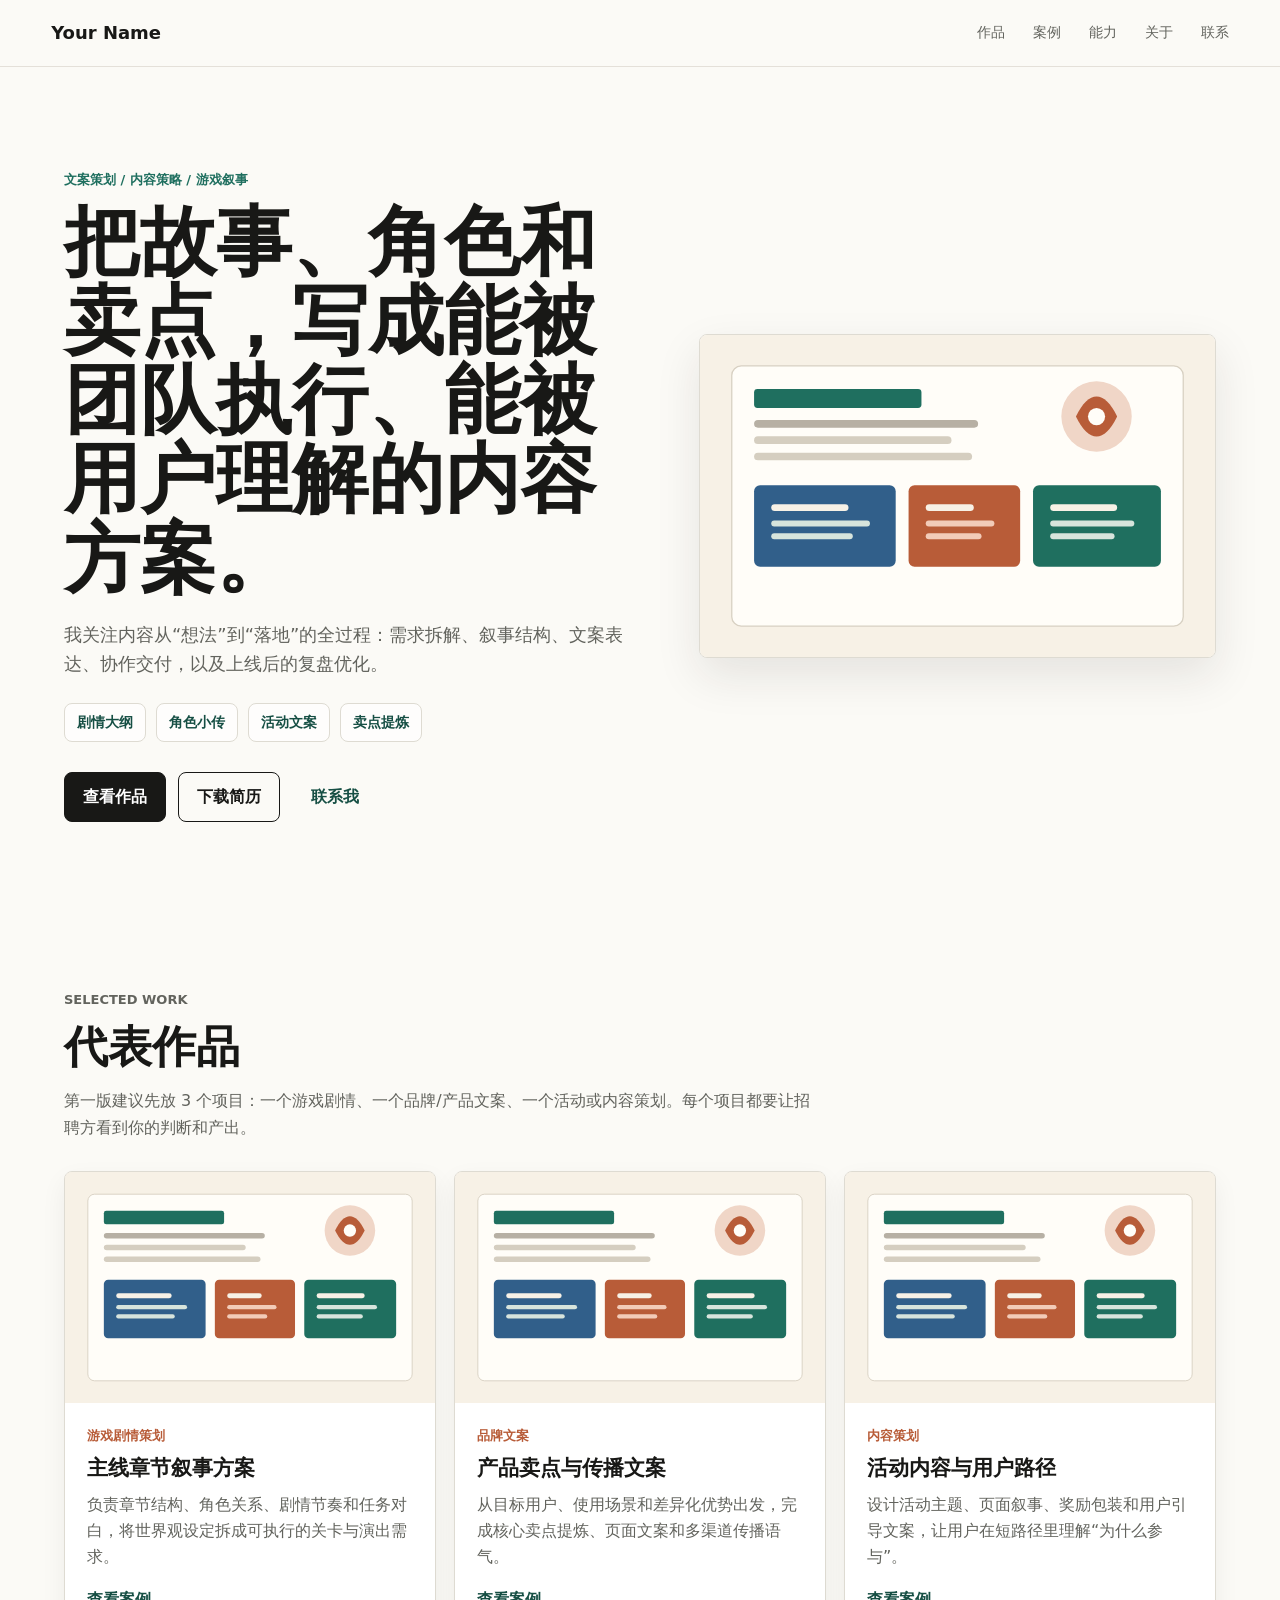
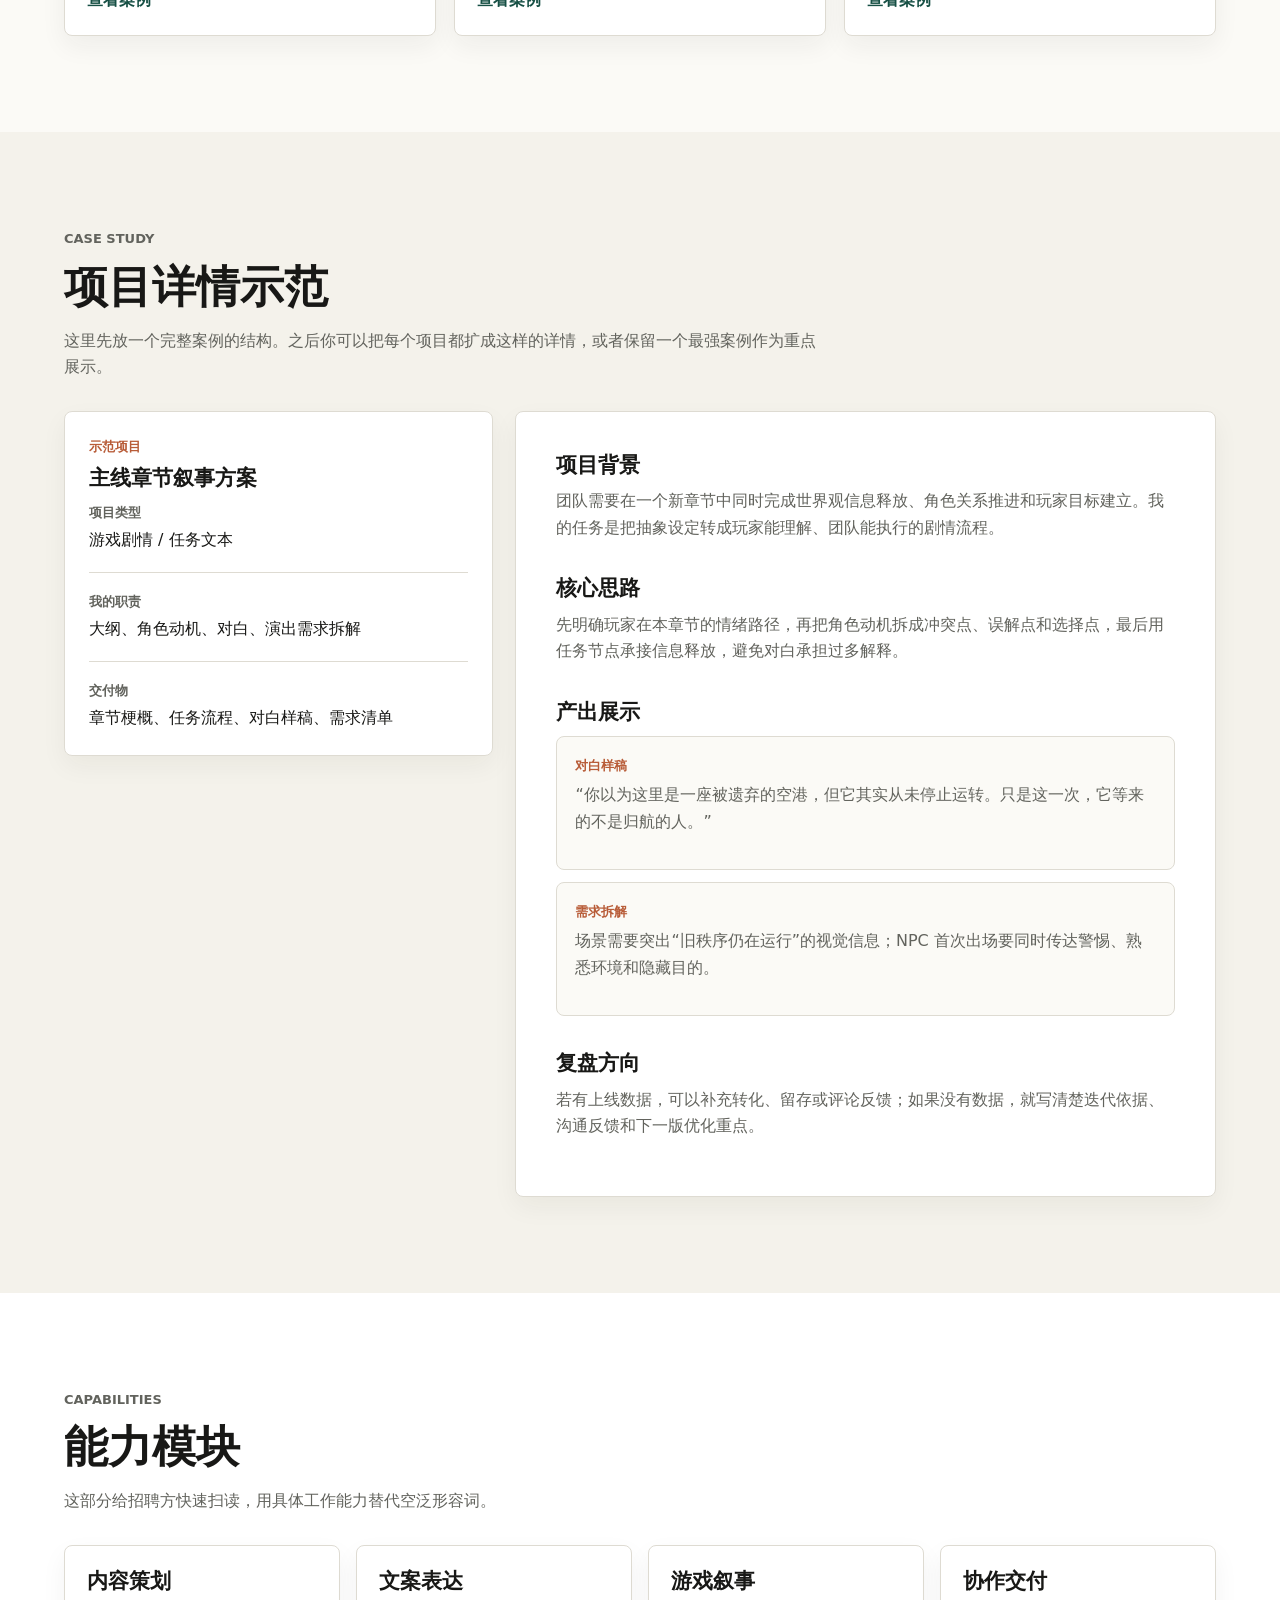
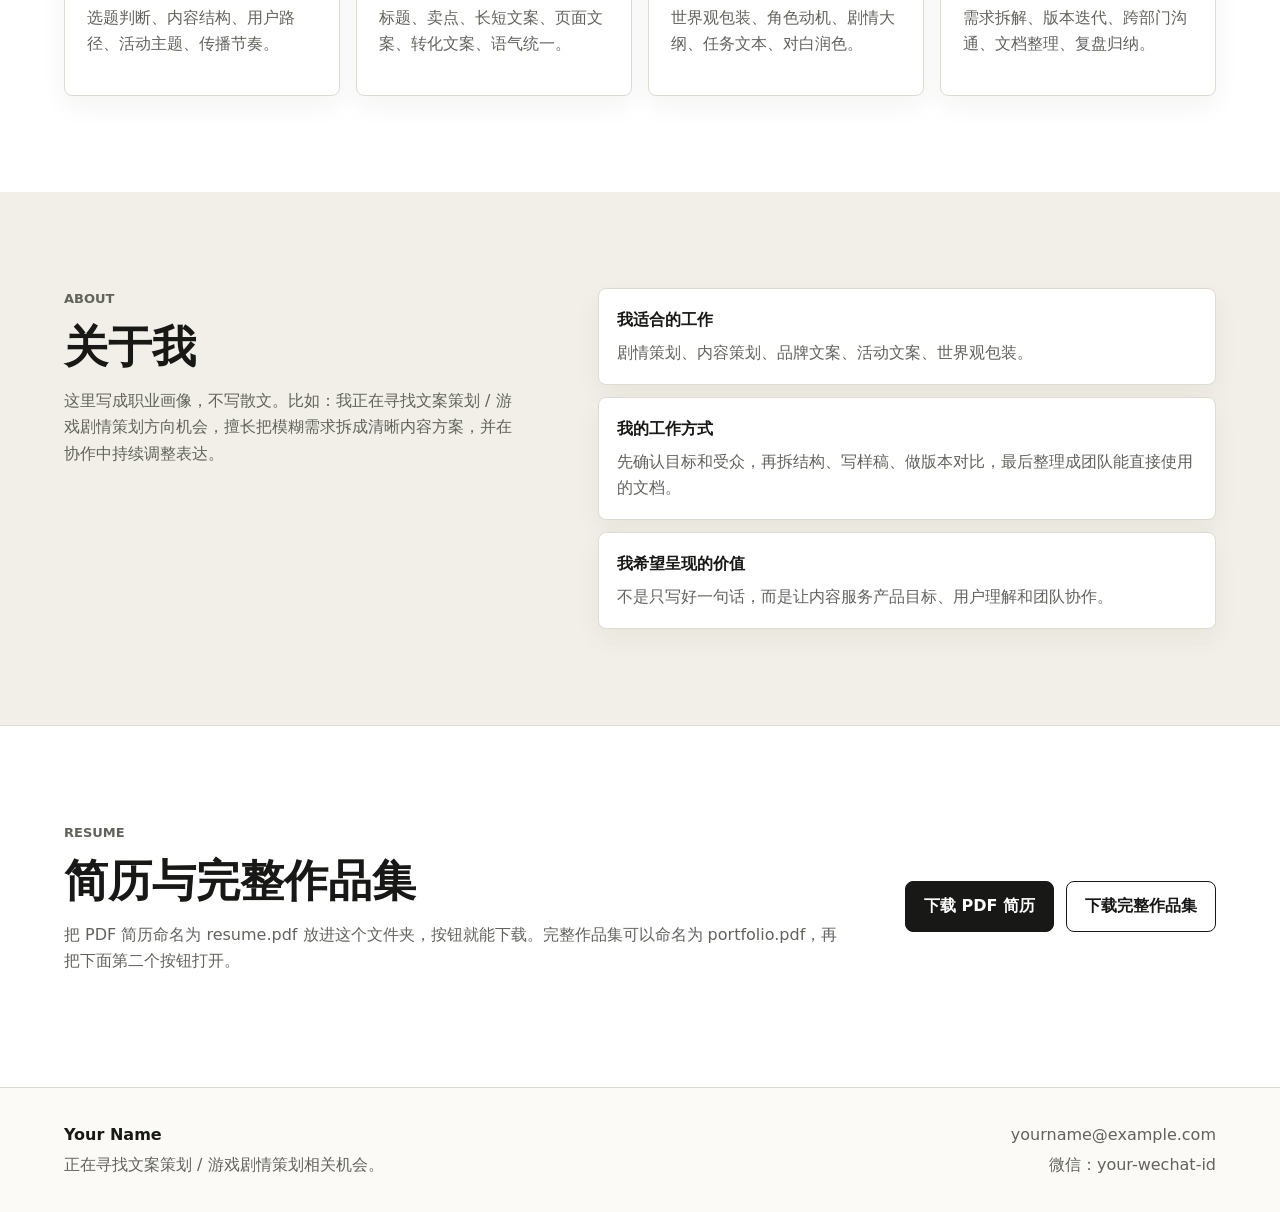
==== index.html @ 9512d9fc "Add files via upload" ====
<!doctype html>
<html lang="zh-CN">
  <head>
    <meta charset="utf-8" />
    <meta name="viewport" content="width=device-width, initial-scale=1" />
    <title>文案策划作品集 | Your Name</title>
    <meta
      name="description"
      content="文案策划个人简历与作品集，展示项目案例、策划能力、文案样稿与联系方式。"
    />
    <link rel="stylesheet" href="./styles.css" />
  </head>
  <body>
    <header class="site-header">
      <a class="brand" href="#top" aria-label="返回首页">Your Name</a>
      <nav class="nav" aria-label="页面导航">
        <a href="#work">作品</a>
        <a href="#case">案例</a>
        <a href="#skills">能力</a>
        <a href="#about">关于</a>
        <a href="#contact">联系</a>
      </nav>
    </header>

    <main id="top">
      <section class="hero">
        <div class="hero-copy">
          <p class="eyebrow">文案策划 / 内容策略 / 游戏叙事</p>
          <h1>把故事、角色和卖点，写成能被团队执行、能被用户理解的内容方案。</h1>
          <p class="intro">
            我关注内容从“想法”到“落地”的全过程：需求拆解、叙事结构、文案表达、协作交付，以及上线后的复盘优化。
          </p>
          <div class="keyword-row" aria-label="能力关键词">
            <span>剧情大纲</span>
            <span>角色小传</span>
            <span>活动文案</span>
            <span>卖点提炼</span>
          </div>
          <div class="hero-actions">
            <a class="button primary" href="#work">查看作品</a>
            <a class="button secondary" href="./resume.pdf">下载简历</a>
            <a class="button text" href="#contact">联系我</a>
          </div>
        </div>
        <figure class="hero-visual" aria-label="作品集封面视觉">
          <img src="./assets/portfolio-cover.svg" alt="文案策划作品集封面" />
        </figure>
      </section>

      <section class="section" id="work">
        <div class="section-heading">
          <p class="eyebrow">Selected Work</p>
          <h2>代表作品</h2>
          <p>第一版建议先放 3 个项目：一个游戏剧情、一个品牌/产品文案、一个活动或内容策划。每个项目都要让招聘方看到你的判断和产出。</p>
        </div>

        <div class="work-grid">
          <article class="work-card">
            <img src="./assets/portfolio-cover.svg" alt="游戏剧情策划项目封面" />
            <div class="work-card-body">
              <p class="tag">游戏剧情策划</p>
              <h3>主线章节叙事方案</h3>
              <p>
                负责章节结构、角色关系、剧情节奏和任务对白，将世界观设定拆成可执行的关卡与演出需求。
              </p>
              <a href="#case" aria-label="查看主线章节叙事方案详情">查看案例</a>
            </div>
          </article>

          <article class="work-card">
            <img src="./assets/portfolio-cover.svg" alt="品牌文案项目封面" />
            <div class="work-card-body">
              <p class="tag">品牌文案</p>
              <h3>产品卖点与传播文案</h3>
              <p>
                从目标用户、使用场景和差异化优势出发，完成核心卖点提炼、页面文案和多渠道传播语气。
              </p>
              <a href="#case" aria-label="查看产品卖点与传播文案详情">查看案例</a>
            </div>
          </article>

          <article class="work-card">
            <img src="./assets/portfolio-cover.svg" alt="内容策划项目封面" />
            <div class="work-card-body">
              <p class="tag">内容策划</p>
              <h3>活动内容与用户路径</h3>
              <p>
                设计活动主题、页面叙事、奖励包装和用户引导文案，让用户在短路径里理解“为什么参与”。
              </p>
              <a href="#case" aria-label="查看活动内容与用户路径详情">查看案例</a>
            </div>
          </article>
        </div>
      </section>

      <section class="section case-study" id="case">
        <div class="section-heading">
          <p class="eyebrow">Case Study</p>
          <h2>项目详情示范</h2>
          <p>这里先放一个完整案例的结构。之后你可以把每个项目都扩成这样的详情，或者保留一个最强案例作为重点展示。</p>
        </div>

        <div class="case-layout">
          <aside class="case-summary" aria-label="项目摘要">
            <p class="tag">示范项目</p>
            <h3>主线章节叙事方案</h3>
            <dl>
              <div>
                <dt>项目类型</dt>
                <dd>游戏剧情 / 任务文本</dd>
              </div>
              <div>
                <dt>我的职责</dt>
                <dd>大纲、角色动机、对白、演出需求拆解</dd>
              </div>
              <div>
                <dt>交付物</dt>
                <dd>章节梗概、任务流程、对白样稿、需求清单</dd>
              </div>
            </dl>
          </aside>

          <div class="case-content">
            <section>
              <h3>项目背景</h3>
              <p>
                团队需要在一个新章节中同时完成世界观信息释放、角色关系推进和玩家目标建立。我的任务是把抽象设定转成玩家能理解、团队能执行的剧情流程。
              </p>
            </section>
            <section>
              <h3>核心思路</h3>
              <p>
                先明确玩家在本章节的情绪路径，再把角色动机拆成冲突点、误解点和选择点，最后用任务节点承接信息释放，避免对白承担过多解释。
              </p>
            </section>
            <section>
              <h3>产出展示</h3>
              <div class="sample-box">
                <p class="sample-label">对白样稿</p>
                <p>
                  “你以为这里是一座被遗弃的空港，但它其实从未停止运转。只是这一次，它等来的不是归航的人。”
                </p>
              </div>
              <div class="sample-box">
                <p class="sample-label">需求拆解</p>
                <p>
                  场景需要突出“旧秩序仍在运行”的视觉信息；NPC 首次出场要同时传达警惕、熟悉环境和隐藏目的。
                </p>
              </div>
            </section>
            <section>
              <h3>复盘方向</h3>
              <p>
                若有上线数据，可以补充转化、留存或评论反馈；如果没有数据，就写清楚迭代依据、沟通反馈和下一版优化重点。
              </p>
            </section>
          </div>
        </div>
      </section>

      <section class="section skills-section" id="skills">
        <div class="section-heading">
          <p class="eyebrow">Capabilities</p>
          <h2>能力模块</h2>
          <p>这部分给招聘方快速扫读，用具体工作能力替代空泛形容词。</p>
        </div>

        <div class="capability-grid">
          <article>
            <h3>内容策划</h3>
            <p>选题判断、内容结构、用户路径、活动主题、传播节奏。</p>
          </article>
          <article>
            <h3>文案表达</h3>
            <p>标题、卖点、长短文案、页面文案、转化文案、语气统一。</p>
          </article>
          <article>
            <h3>游戏叙事</h3>
            <p>世界观包装、角色动机、剧情大纲、任务文本、对白润色。</p>
          </article>
          <article>
            <h3>协作交付</h3>
            <p>需求拆解、版本迭代、跨部门沟通、文档整理、复盘归纳。</p>
          </article>
        </div>
      </section>

      <section class="section split" id="about">
        <div>
          <p class="eyebrow">About</p>
          <h2>关于我</h2>
          <p>
            这里写成职业画像，不写散文。比如：我正在寻找文案策划 / 游戏剧情策划方向机会，擅长把模糊需求拆成清晰内容方案，并在协作中持续调整表达。
          </p>
        </div>
        <div class="about-list">
          <div>
            <strong>我适合的工作</strong>
            <p>剧情策划、内容策划、品牌文案、活动文案、世界观包装。</p>
          </div>
          <div>
            <strong>我的工作方式</strong>
            <p>先确认目标和受众，再拆结构、写样稿、做版本对比，最后整理成团队能直接使用的文档。</p>
          </div>
          <div>
            <strong>我希望呈现的价值</strong>
            <p>不是只写好一句话，而是让内容服务产品目标、用户理解和团队协作。</p>
          </div>
        </div>
      </section>

      <section class="section resume-strip" id="resume">
        <div>
          <p class="eyebrow">Resume</p>
          <h2>简历与完整作品集</h2>
          <p>
            把 PDF 简历命名为 resume.pdf 放进这个文件夹，按钮就能下载。完整作品集可以命名为 portfolio.pdf，再把下面第二个按钮打开。
          </p>
        </div>
        <div class="download-actions">
          <a class="button primary" href="./resume.pdf">下载 PDF 简历</a>
          <a class="button secondary" href="./portfolio.pdf">下载完整作品集</a>
        </div>
      </section>
    </main>

    <footer class="footer" id="contact">
      <div>
        <strong>Your Name</strong>
        <p>正在寻找文案策划 / 游戏剧情策划相关机会。</p>
      </div>
      <address>
        <a href="mailto:yourname@example.com">yourname@example.com</a>
        <span>微信：your-wechat-id</span>
      </address>
    </footer>
  </body>
</html>
---- styles.css ----
:root {
  color-scheme: light;
  --ink: #181816;
  --muted: #62635d;
  --paper: #fbfaf6;
  --surface: #ffffff;
  --line: #dedbd2;
  --accent: #1f6f5f;
  --accent-strong: #164f44;
  --warm: #b85c38;
  --blue: #315f8a;
  --shadow: 0 18px 45px rgba(35, 33, 27, 0.1);
}

* {
  box-sizing: border-box;
}

html {
  scroll-behavior: smooth;
}

body {
  margin: 0;
  background: var(--paper);
  color: var(--ink);
  font-family: ui-sans-serif, system-ui, -apple-system, BlinkMacSystemFont, "Segoe UI", sans-serif;
  line-height: 1.65;
}

a {
  color: inherit;
  text-decoration: none;
}

img {
  display: block;
  max-width: 100%;
}

.site-header {
  position: sticky;
  top: 0;
  z-index: 10;
  display: flex;
  align-items: center;
  justify-content: space-between;
  gap: 24px;
  padding: 18px clamp(20px, 4vw, 56px);
  border-bottom: 1px solid rgba(222, 219, 210, 0.82);
  background: rgba(251, 250, 246, 0.92);
  backdrop-filter: blur(14px);
}

.brand {
  font-weight: 750;
  font-size: 18px;
}

.nav {
  display: flex;
  align-items: center;
  gap: clamp(14px, 3vw, 28px);
  color: var(--muted);
  font-size: 14px;
}

.nav a:hover {
  color: var(--ink);
}

.hero {
  display: grid;
  grid-template-columns: minmax(0, 1.05fr) minmax(320px, 0.95fr);
  align-items: center;
  gap: clamp(30px, 5vw, 72px);
  min-height: calc(100vh - 74px);
  padding: clamp(44px, 7vw, 86px) clamp(20px, 5vw, 72px) 54px;
}

.hero-copy {
  max-width: 760px;
}

.eyebrow {
  margin: 0 0 12px;
  color: var(--accent);
  font-weight: 750;
  font-size: 13px;
  text-transform: uppercase;
}

h1,
h2,
h3,
p {
  margin-top: 0;
}

h1 {
  max-width: 760px;
  margin-bottom: 22px;
  font-size: clamp(40px, 6vw, 76px);
  line-height: 1.04;
  letter-spacing: 0;
}

h2 {
  margin-bottom: 16px;
  font-size: clamp(28px, 4vw, 44px);
  line-height: 1.14;
  letter-spacing: 0;
}

h3 {
  margin-bottom: 10px;
  font-size: 21px;
  line-height: 1.28;
  letter-spacing: 0;
}

.intro {
  max-width: 660px;
  color: var(--muted);
  font-size: 18px;
}

.keyword-row {
  display: flex;
  flex-wrap: wrap;
  gap: 10px;
  margin-top: 24px;
}

.keyword-row span {
  display: inline-flex;
  align-items: center;
  min-height: 34px;
  padding: 7px 12px;
  border: 1px solid var(--line);
  border-radius: 8px;
  background: rgba(255, 255, 255, 0.7);
  color: var(--accent-strong);
  font-size: 14px;
  font-weight: 720;
}

.hero-actions {
  display: flex;
  flex-wrap: wrap;
  gap: 12px;
  margin-top: 30px;
}

.button {
  display: inline-flex;
  align-items: center;
  justify-content: center;
  min-height: 46px;
  padding: 11px 18px;
  border: 1px solid var(--ink);
  border-radius: 8px;
  font-weight: 720;
}

.button.primary {
  background: var(--ink);
  color: #fff;
}

.button.secondary {
  background: transparent;
}

.button.text {
  border-color: transparent;
  color: var(--accent-strong);
}

.button:hover {
  transform: translateY(-1px);
}

.hero-visual {
  margin: 0;
  border: 1px solid var(--line);
  border-radius: 8px;
  overflow: hidden;
  background: var(--surface);
  box-shadow: var(--shadow);
}

.section {
  padding: clamp(58px, 8vw, 96px) clamp(20px, 5vw, 72px);
}

.section-heading {
  max-width: 760px;
  margin-bottom: 30px;
}

.section-heading p,
.split p,
.resume-strip p {
  color: var(--muted);
}

.work-grid {
  display: grid;
  grid-template-columns: repeat(3, minmax(0, 1fr));
  gap: 18px;
}

.work-card {
  overflow: hidden;
  border: 1px solid var(--line);
  border-radius: 8px;
  background: var(--surface);
  box-shadow: 0 10px 26px rgba(35, 33, 27, 0.06);
}

.work-card img {
  width: 100%;
  aspect-ratio: 16 / 10;
  object-fit: cover;
  background: #efe9dd;
}

.work-card-body {
  padding: 22px;
}

.work-card-body p {
  color: var(--muted);
}

.work-card-body a {
  color: var(--accent-strong);
  font-weight: 760;
}

.tag {
  margin-bottom: 8px;
  color: var(--warm) !important;
  font-weight: 760;
  font-size: 13px;
}

.case-study {
  background: #f4f2eb;
}

.case-layout {
  display: grid;
  grid-template-columns: minmax(260px, 0.38fr) minmax(0, 0.62fr);
  gap: 22px;
  align-items: start;
}

.case-summary,
.case-content,
.capability-grid article,
.about-list > div {
  border: 1px solid var(--line);
  border-radius: 8px;
  background: var(--surface);
  box-shadow: 0 10px 26px rgba(35, 33, 27, 0.05);
}

.case-summary {
  position: sticky;
  top: 92px;
  padding: 24px;
}

.case-summary dl,
.case-summary dd {
  margin: 0;
}

.case-summary div + div {
  margin-top: 18px;
  padding-top: 18px;
  border-top: 1px solid var(--line);
}

.case-summary dt {
  color: var(--muted);
  font-size: 13px;
  font-weight: 760;
}

.case-summary dd {
  margin-top: 4px;
  color: var(--ink);
}

.case-content {
  padding: clamp(24px, 4vw, 40px);
}

.case-content section + section {
  margin-top: 34px;
}

.case-content p {
  color: var(--muted);
}

.sample-box {
  padding: 18px;
  border: 1px solid var(--line);
  border-radius: 8px;
  background: #fbfaf6;
}

.sample-box + .sample-box {
  margin-top: 12px;
}

.sample-label {
  margin-bottom: 6px;
  color: var(--warm) !important;
  font-size: 13px;
  font-weight: 760;
}

.skills-section {
  background: var(--surface);
}

.capability-grid {
  display: grid;
  grid-template-columns: repeat(4, minmax(0, 1fr));
  gap: 16px;
}

.capability-grid article {
  padding: 22px;
}

.capability-grid p {
  color: var(--muted);
}

.split {
  display: grid;
  grid-template-columns: minmax(0, 0.85fr) minmax(320px, 1.15fr);
  gap: clamp(30px, 6vw, 80px);
  align-items: start;
  background: #f1efe7;
}

.skills {
  display: flex;
  flex-wrap: wrap;
  gap: 12px;
}

.skills span {
  display: inline-flex;
  align-items: center;
  min-height: 42px;
  padding: 9px 14px;
  border: 1px solid var(--line);
  border-radius: 8px;
  background: var(--surface);
  color: var(--blue);
  font-weight: 720;
}

.about-list {
  display: grid;
  gap: 12px;
}

.about-list > div {
  padding: 18px;
}

.about-list p {
  margin: 6px 0 0;
}

.resume-strip {
  display: flex;
  align-items: center;
  justify-content: space-between;
  gap: 24px;
  border-top: 1px solid var(--line);
  border-bottom: 1px solid var(--line);
  background: var(--surface);
}

.resume-strip div {
  max-width: 780px;
}

.download-actions {
  display: flex;
  flex-wrap: wrap;
  justify-content: flex-end;
  gap: 12px;
}

.footer {
  display: flex;
  justify-content: space-between;
  gap: 24px;
  padding: 34px clamp(20px, 5vw, 72px);
  color: var(--muted);
}

.footer strong {
  color: var(--ink);
}

.footer p {
  margin: 4px 0 0;
}

address {
  display: flex;
  flex-direction: column;
  gap: 4px;
  font-style: normal;
  text-align: right;
}

@media (max-width: 880px) {
  .site-header,
  .footer,
  .resume-strip {
    align-items: flex-start;
    flex-direction: column;
  }

  .hero,
  .split,
  .work-grid,
  .case-layout,
  .capability-grid {
    grid-template-columns: 1fr;
  }

  .hero {
    min-height: auto;
  }

  .case-summary {
    position: static;
  }

  .download-actions {
    justify-content: flex-start;
  }

  address {
    text-align: left;
  }
}

@media (max-width: 560px) {
  .site-header {
    position: static;
  }

  .nav {
    width: 100%;
    justify-content: space-between;
  }

  h1 {
    font-size: 38px;
  }

  .hero-actions,
  .button {
    width: 100%;
  }

  .keyword-row span {
    flex: 1 1 calc(50% - 10px);
    justify-content: center;
  }
}
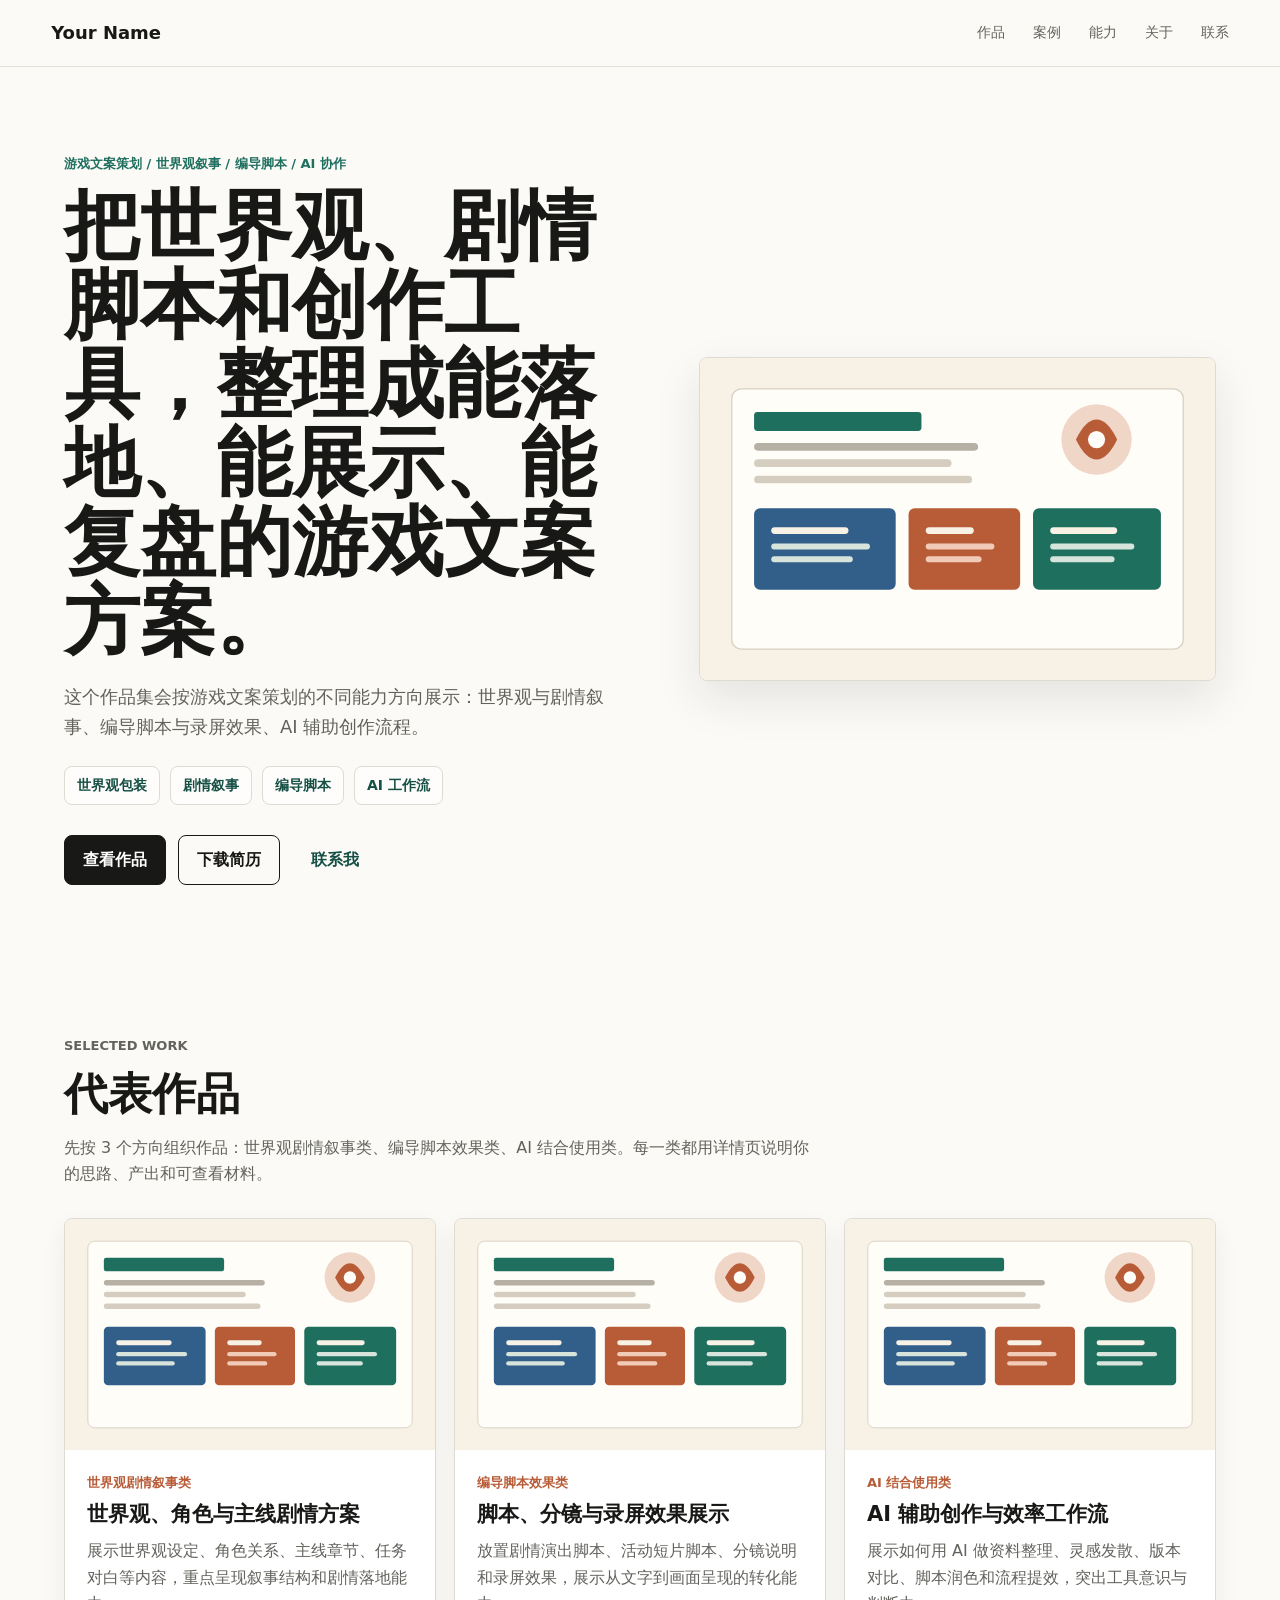
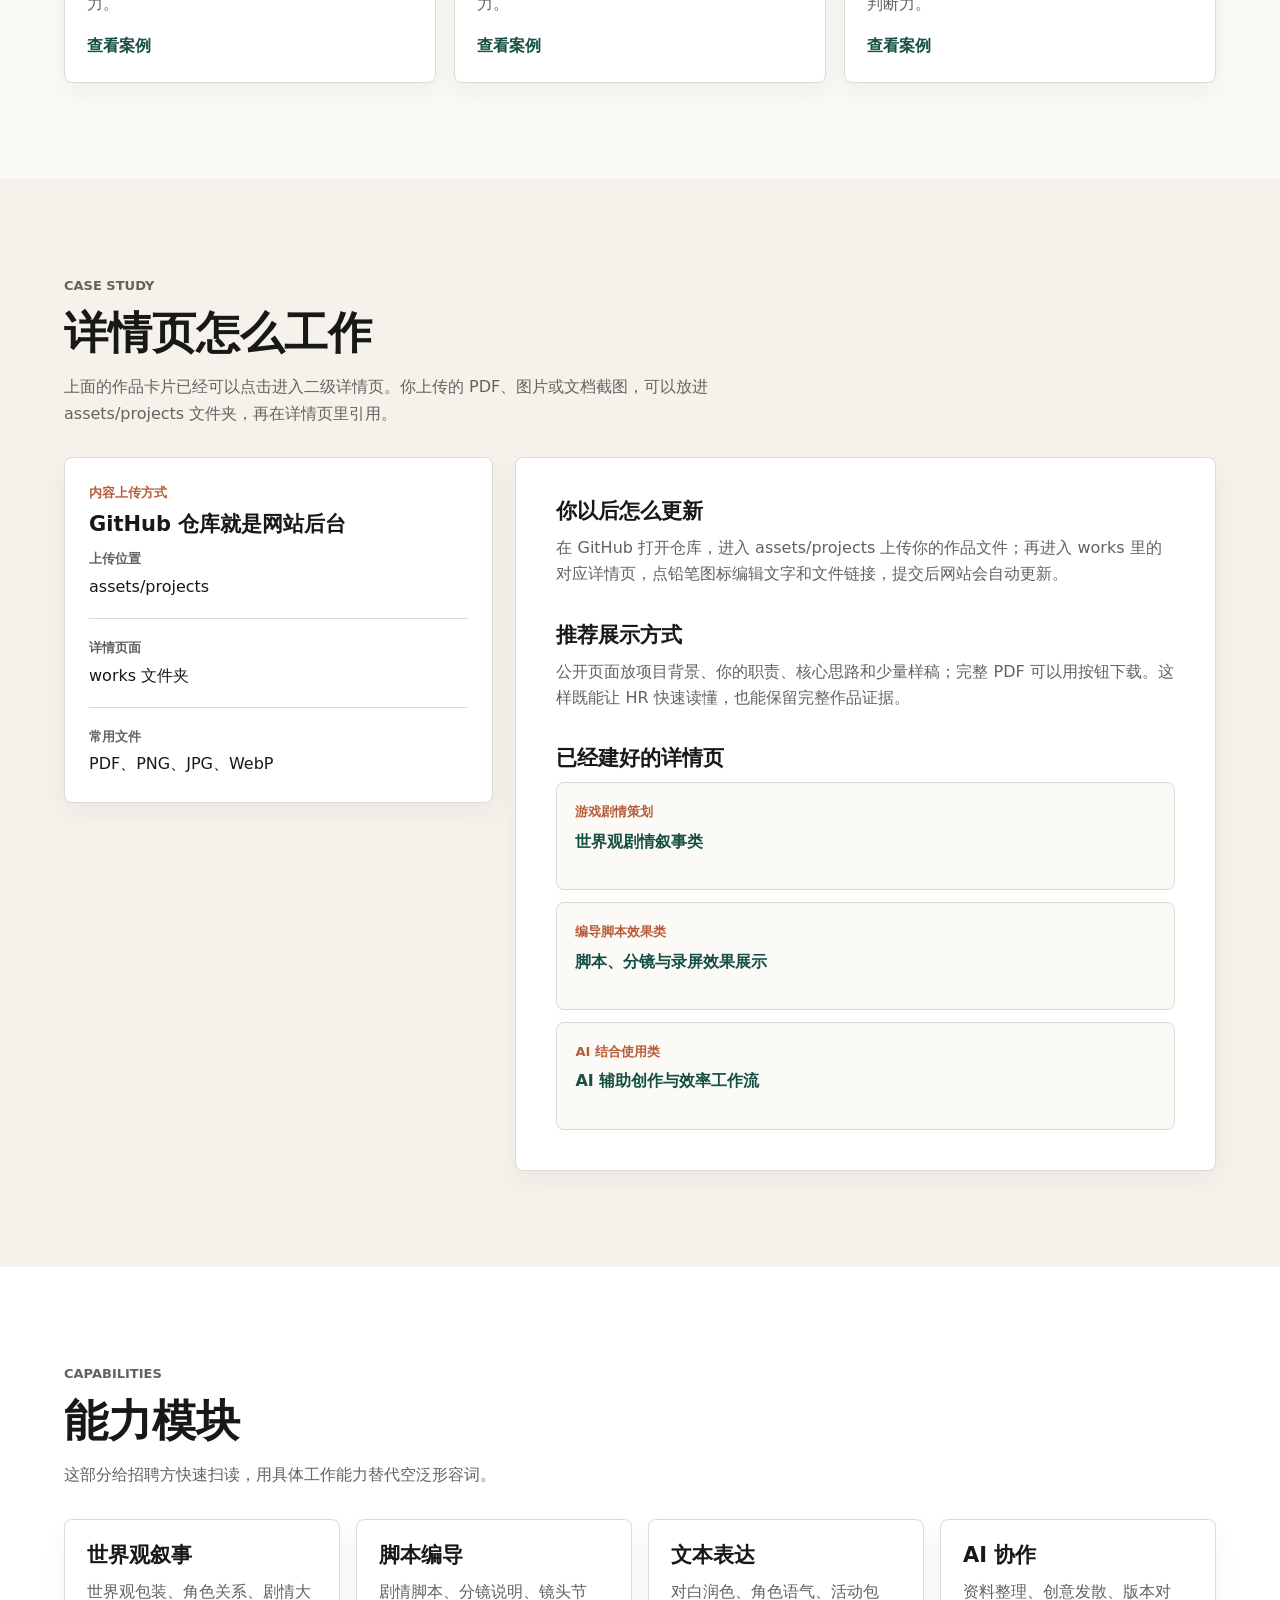
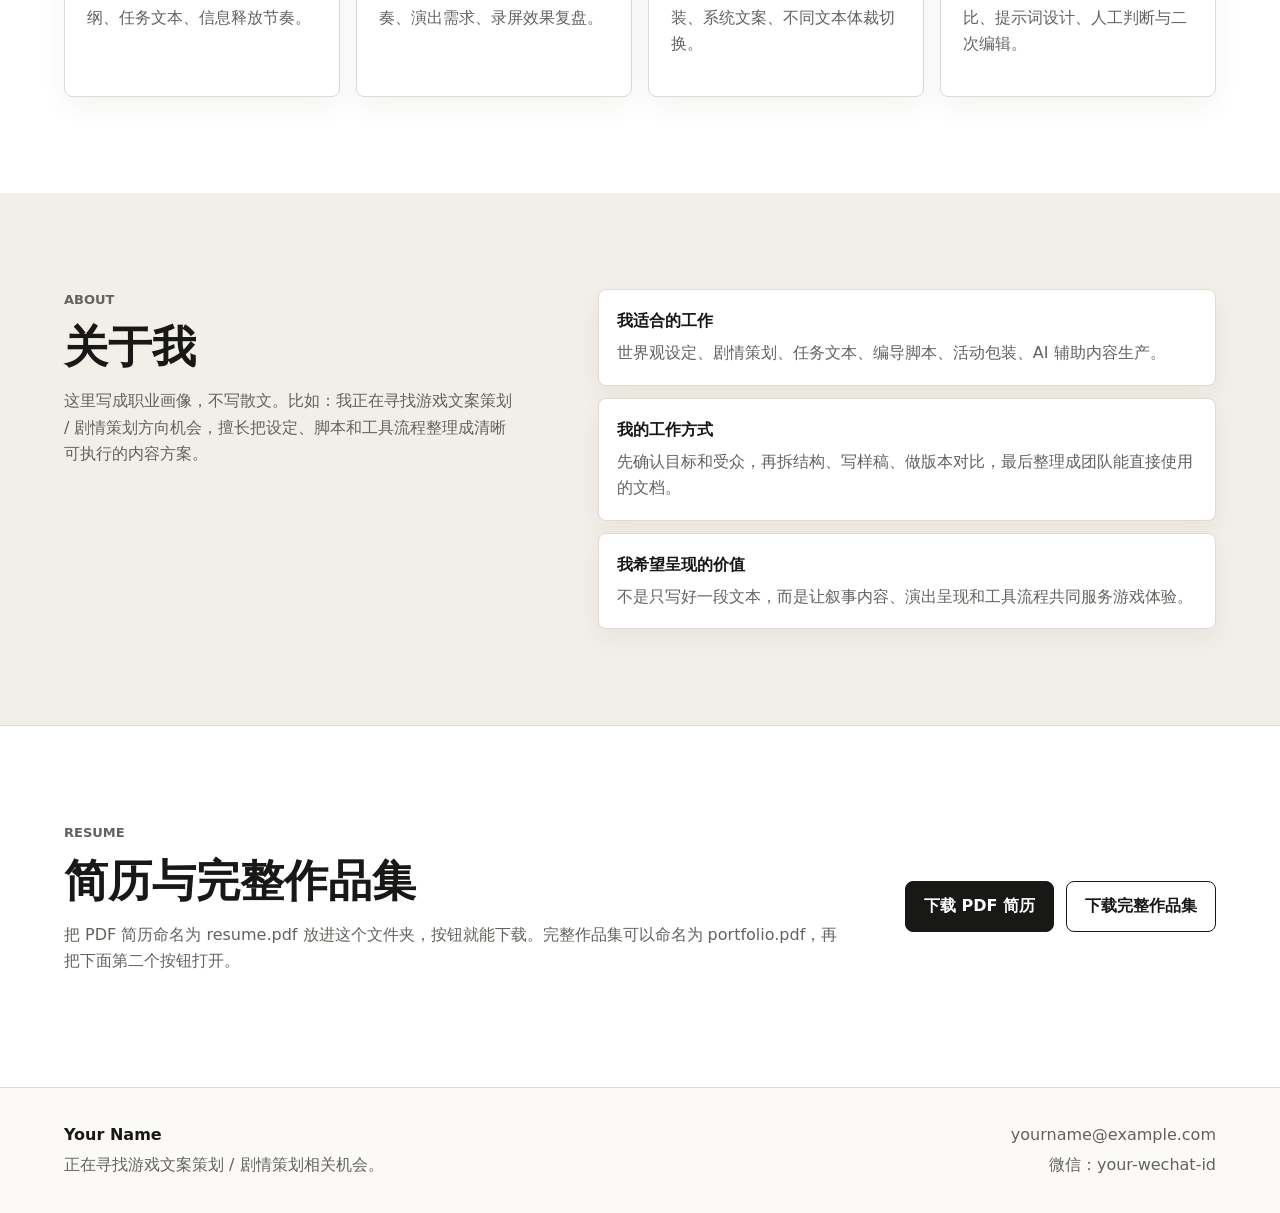
==== commit a8c1ffac: "Add files via upload" ====
--- a/index.html
+++ b/index.html
@@ -25,16 +25,16 @@
     <main id="top">
       <section class="hero">
         <div class="hero-copy">
-          <p class="eyebrow">文案策划 / 内容策略 / 游戏叙事</p>
-          <h1>把故事、角色和卖点，写成能被团队执行、能被用户理解的内容方案。</h1>
+          <p class="eyebrow">游戏文案策划 / 世界观叙事 / 编导脚本 / AI 协作</p>
+          <h1>把世界观、剧情脚本和创作工具，整理成能落地、能展示、能复盘的游戏文案方案。</h1>
           <p class="intro">
-            我关注内容从“想法”到“落地”的全过程：需求拆解、叙事结构、文案表达、协作交付，以及上线后的复盘优化。
+            这个作品集会按游戏文案策划的不同能力方向展示：世界观与剧情叙事、编导脚本与录屏效果、AI 辅助创作流程。
           </p>
           <div class="keyword-row" aria-label="能力关键词">
-            <span>剧情大纲</span>
-            <span>角色小传</span>
-            <span>活动文案</span>
-            <span>卖点提炼</span>
+            <span>世界观包装</span>
+            <span>剧情叙事</span>
+            <span>编导脚本</span>
+            <span>AI 工作流</span>
           </div>
           <div class="hero-actions">
             <a class="button primary" href="#work">查看作品</a>
@@ -51,43 +51,49 @@
         <div class="section-heading">
           <p class="eyebrow">Selected Work</p>
           <h2>代表作品</h2>
-          <p>第一版建议先放 3 个项目：一个游戏剧情、一个品牌/产品文案、一个活动或内容策划。每个项目都要让招聘方看到你的判断和产出。</p>
+          <p>先按 3 个方向组织作品：世界观剧情叙事类、编导脚本效果类、AI 结合使用类。每一类都用详情页说明你的思路、产出和可查看材料。</p>
         </div>
 
         <div class="work-grid">
           <article class="work-card">
-            <img src="./assets/portfolio-cover.svg" alt="游戏剧情策划项目封面" />
+            <a class="work-cover-link" href="./works/worldbuilding-narrative.html" aria-label="打开世界观剧情叙事类详情页">
+              <img src="./assets/portfolio-cover.svg" alt="世界观剧情叙事类作品封面" />
+            </a>
             <div class="work-card-body">
-              <p class="tag">游戏剧情策划</p>
-              <h3>主线章节叙事方案</h3>
-              <p>
-                负责章节结构、角色关系、剧情节奏和任务对白，将世界观设定拆成可执行的关卡与演出需求。
-              </p>
-              <a href="#case" aria-label="查看主线章节叙事方案详情">查看案例</a>
+              <p class="tag">世界观剧情叙事类</p>
+              <h3>世界观、角色与主线剧情方案</h3>
+              <p>
+                展示世界观设定、角色关系、主线章节、任务对白等内容，重点呈现叙事结构和剧情落地能力。
+              </p>
+              <a href="./works/worldbuilding-narrative.html" aria-label="查看世界观剧情叙事类详情">查看案例</a>
             </div>
           </article>
 
           <article class="work-card">
-            <img src="./assets/portfolio-cover.svg" alt="品牌文案项目封面" />
+            <a class="work-cover-link" href="./works/script-video.html" aria-label="打开编导脚本效果类详情页">
+              <img src="./assets/portfolio-cover.svg" alt="编导脚本效果类作品封面" />
+            </a>
             <div class="work-card-body">
-              <p class="tag">品牌文案</p>
-              <h3>产品卖点与传播文案</h3>
-              <p>
-                从目标用户、使用场景和差异化优势出发，完成核心卖点提炼、页面文案和多渠道传播语气。
-              </p>
-              <a href="#case" aria-label="查看产品卖点与传播文案详情">查看案例</a>
+              <p class="tag">编导脚本效果类</p>
+              <h3>脚本、分镜与录屏效果展示</h3>
+              <p>
+                放置剧情演出脚本、活动短片脚本、分镜说明和录屏效果，展示从文字到画面呈现的转化能力。
+              </p>
+              <a href="./works/script-video.html" aria-label="查看编导脚本效果类详情">查看案例</a>
             </div>
           </article>
 
           <article class="work-card">
-            <img src="./assets/portfolio-cover.svg" alt="内容策划项目封面" />
+            <a class="work-cover-link" href="./works/ai-workflow.html" aria-label="打开 AI 结合使用类详情页">
+              <img src="./assets/portfolio-cover.svg" alt="AI 结合使用类作品封面" />
+            </a>
             <div class="work-card-body">
-              <p class="tag">内容策划</p>
-              <h3>活动内容与用户路径</h3>
-              <p>
-                设计活动主题、页面叙事、奖励包装和用户引导文案，让用户在短路径里理解“为什么参与”。
-              </p>
-              <a href="#case" aria-label="查看活动内容与用户路径详情">查看案例</a>
+              <p class="tag">AI 结合使用类</p>
+              <h3>AI 辅助创作与效率工作流</h3>
+              <p>
+                展示如何用 AI 做资料整理、灵感发散、版本对比、脚本润色和流程提效，突出工具意识与判断力。
+              </p>
+              <a href="./works/ai-workflow.html" aria-label="查看 AI 结合使用类详情">查看案例</a>
             </div>
           </article>
         </div>
@@ -96,63 +102,57 @@
       <section class="section case-study" id="case">
         <div class="section-heading">
           <p class="eyebrow">Case Study</p>
-          <h2>项目详情示范</h2>
-          <p>这里先放一个完整案例的结构。之后你可以把每个项目都扩成这样的详情，或者保留一个最强案例作为重点展示。</p>
+          <h2>详情页怎么工作</h2>
+          <p>上面的作品卡片已经可以点击进入二级详情页。你上传的 PDF、图片或文档截图，可以放进 assets/projects 文件夹，再在详情页里引用。</p>
         </div>
 
         <div class="case-layout">
           <aside class="case-summary" aria-label="项目摘要">
-            <p class="tag">示范项目</p>
-            <h3>主线章节叙事方案</h3>
+            <p class="tag">内容上传方式</p>
+            <h3>GitHub 仓库就是网站后台</h3>
             <dl>
               <div>
-                <dt>项目类型</dt>
-                <dd>游戏剧情 / 任务文本</dd>
+                <dt>上传位置</dt>
+                <dd>assets/projects</dd>
               </div>
               <div>
-                <dt>我的职责</dt>
-                <dd>大纲、角色动机、对白、演出需求拆解</dd>
+                <dt>详情页面</dt>
+                <dd>works 文件夹</dd>
               </div>
               <div>
-                <dt>交付物</dt>
-                <dd>章节梗概、任务流程、对白样稿、需求清单</dd>
+                <dt>常用文件</dt>
+                <dd>PDF、PNG、JPG、WebP</dd>
               </div>
             </dl>
           </aside>
 
           <div class="case-content">
             <section>
-              <h3>项目背景</h3>
-              <p>
-                团队需要在一个新章节中同时完成世界观信息释放、角色关系推进和玩家目标建立。我的任务是把抽象设定转成玩家能理解、团队能执行的剧情流程。
+              <h3>你以后怎么更新</h3>
+              <p>
+                在 GitHub 打开仓库，进入 assets/projects 上传你的作品文件；再进入 works 里的对应详情页，点铅笔图标编辑文字和文件链接，提交后网站会自动更新。
               </p>
             </section>
             <section>
-              <h3>核心思路</h3>
-              <p>
-                先明确玩家在本章节的情绪路径，再把角色动机拆成冲突点、误解点和选择点，最后用任务节点承接信息释放，避免对白承担过多解释。
+              <h3>推荐展示方式</h3>
+              <p>
+                公开页面放项目背景、你的职责、核心思路和少量样稿；完整 PDF 可以用按钮下载。这样既能让 HR 快速读懂，也能保留完整作品证据。
               </p>
             </section>
             <section>
-              <h3>产出展示</h3>
+              <h3>已经建好的详情页</h3>
               <div class="sample-box">
-                <p class="sample-label">对白样稿</p>
-                <p>
-                  “你以为这里是一座被遗弃的空港，但它其实从未停止运转。只是这一次，它等来的不是归航的人。”
-                </p>
+                <p class="sample-label">游戏剧情策划</p>
+                <p><a href="./works/worldbuilding-narrative.html">世界观剧情叙事类</a></p>
               </div>
               <div class="sample-box">
-                <p class="sample-label">需求拆解</p>
-                <p>
-                  场景需要突出“旧秩序仍在运行”的视觉信息；NPC 首次出场要同时传达警惕、熟悉环境和隐藏目的。
-                </p>
-              </div>
-            </section>
-            <section>
-              <h3>复盘方向</h3>
-              <p>
-                若有上线数据，可以补充转化、留存或评论反馈；如果没有数据，就写清楚迭代依据、沟通反馈和下一版优化重点。
-              </p>
+                <p class="sample-label">编导脚本效果类</p>
+                <p><a href="./works/script-video.html">脚本、分镜与录屏效果展示</a></p>
+              </div>
+              <div class="sample-box">
+                <p class="sample-label">AI 结合使用类</p>
+                <p><a href="./works/ai-workflow.html">AI 辅助创作与效率工作流</a></p>
+              </div>
             </section>
           </div>
         </div>
@@ -167,20 +167,20 @@
 
         <div class="capability-grid">
           <article>
-            <h3>内容策划</h3>
-            <p>选题判断、内容结构、用户路径、活动主题、传播节奏。</p>
-          </article>
-          <article>
-            <h3>文案表达</h3>
-            <p>标题、卖点、长短文案、页面文案、转化文案、语气统一。</p>
-          </article>
-          <article>
-            <h3>游戏叙事</h3>
-            <p>世界观包装、角色动机、剧情大纲、任务文本、对白润色。</p>
-          </article>
-          <article>
-            <h3>协作交付</h3>
-            <p>需求拆解、版本迭代、跨部门沟通、文档整理、复盘归纳。</p>
+            <h3>世界观叙事</h3>
+            <p>世界观包装、角色关系、剧情大纲、任务文本、信息释放节奏。</p>
+          </article>
+          <article>
+            <h3>脚本编导</h3>
+            <p>剧情脚本、分镜说明、镜头节奏、演出需求、录屏效果复盘。</p>
+          </article>
+          <article>
+            <h3>文本表达</h3>
+            <p>对白润色、角色语气、活动包装、系统文案、不同文本体裁切换。</p>
+          </article>
+          <article>
+            <h3>AI 协作</h3>
+            <p>资料整理、创意发散、版本对比、提示词设计、人工判断与二次编辑。</p>
           </article>
         </div>
       </section>
@@ -190,13 +190,13 @@
           <p class="eyebrow">About</p>
           <h2>关于我</h2>
           <p>
-            这里写成职业画像，不写散文。比如：我正在寻找文案策划 / 游戏剧情策划方向机会，擅长把模糊需求拆成清晰内容方案，并在协作中持续调整表达。
+            这里写成职业画像，不写散文。比如：我正在寻找游戏文案策划 / 剧情策划方向机会，擅长把设定、脚本和工具流程整理成清晰可执行的内容方案。
           </p>
         </div>
         <div class="about-list">
           <div>
             <strong>我适合的工作</strong>
-            <p>剧情策划、内容策划、品牌文案、活动文案、世界观包装。</p>
+            <p>世界观设定、剧情策划、任务文本、编导脚本、活动包装、AI 辅助内容生产。</p>
           </div>
           <div>
             <strong>我的工作方式</strong>
@@ -204,7 +204,7 @@
           </div>
           <div>
             <strong>我希望呈现的价值</strong>
-            <p>不是只写好一句话，而是让内容服务产品目标、用户理解和团队协作。</p>
+            <p>不是只写好一段文本，而是让叙事内容、演出呈现和工具流程共同服务游戏体验。</p>
           </div>
         </div>
       </section>
@@ -227,7 +227,7 @@
     <footer class="footer" id="contact">
       <div>
         <strong>Your Name</strong>
-        <p>正在寻找文案策划 / 游戏剧情策划相关机会。</p>
+        <p>正在寻找游戏文案策划 / 剧情策划相关机会。</p>
       </div>
       <address>
         <a href="mailto:yourname@example.com">yourname@example.com</a>
--- a/styles.css
+++ b/styles.css
@@ -219,6 +219,16 @@
   box-shadow: 0 10px 26px rgba(35, 33, 27, 0.06);
 }
 
+.work-card:hover {
+  transform: translateY(-2px);
+  transition: transform 160ms ease, box-shadow 160ms ease;
+  box-shadow: 0 14px 34px rgba(35, 33, 27, 0.1);
+}
+
+.work-cover-link {
+  display: block;
+}
+
 .work-card img {
   width: 100%;
   aspect-ratio: 16 / 10;
@@ -323,6 +333,84 @@
   color: var(--warm) !important;
   font-size: 13px;
   font-weight: 760;
+}
+
+.sample-box a {
+  color: var(--accent-strong);
+  font-weight: 760;
+}
+
+.video-placeholder {
+  display: grid;
+  min-height: 220px;
+  place-items: center;
+  padding: 24px;
+  border: 1px dashed #bfb7a8;
+  border-radius: 8px;
+  background: #fbfaf6;
+  text-align: center;
+}
+
+.video-placeholder p {
+  max-width: 540px;
+  margin: 0;
+}
+
+.detail-hero {
+  padding: clamp(52px, 8vw, 104px) clamp(20px, 5vw, 72px) clamp(40px, 6vw, 72px);
+  background: #f4f2eb;
+}
+
+.detail-hero h1 {
+  max-width: 900px;
+}
+
+.detail-layout {
+  display: grid;
+  grid-template-columns: minmax(260px, 0.3fr) minmax(0, 0.7fr);
+  gap: 22px;
+  align-items: start;
+}
+
+.detail-content {
+  border: 1px solid var(--line);
+  border-radius: 8px;
+  background: var(--surface);
+  box-shadow: 0 10px 26px rgba(35, 33, 27, 0.05);
+}
+
+.detail-content section {
+  padding: 0 clamp(22px, 4vw, 40px) clamp(22px, 4vw, 38px);
+}
+
+.detail-content section:first-of-type {
+  padding-top: clamp(24px, 4vw, 40px);
+}
+
+.detail-content section + section {
+  border-top: 1px solid var(--line);
+  padding-top: clamp(22px, 4vw, 36px);
+}
+
+.detail-content p {
+  color: var(--muted);
+}
+
+.detail-cover {
+  width: 100%;
+  aspect-ratio: 16 / 9;
+  object-fit: cover;
+  border-bottom: 1px solid var(--line);
+  background: #efe9dd;
+}
+
+code {
+  padding: 2px 6px;
+  border-radius: 6px;
+  background: #eee9df;
+  color: var(--accent-strong);
+  font-family: ui-monospace, SFMono-Regular, Consolas, "Liberation Mono", monospace;
+  font-size: 0.92em;
 }
 
 .skills-section {
@@ -439,6 +527,7 @@
   .split,
   .work-grid,
   .case-layout,
+  .detail-layout,
   .capability-grid {
     grid-template-columns: 1fr;
   }
